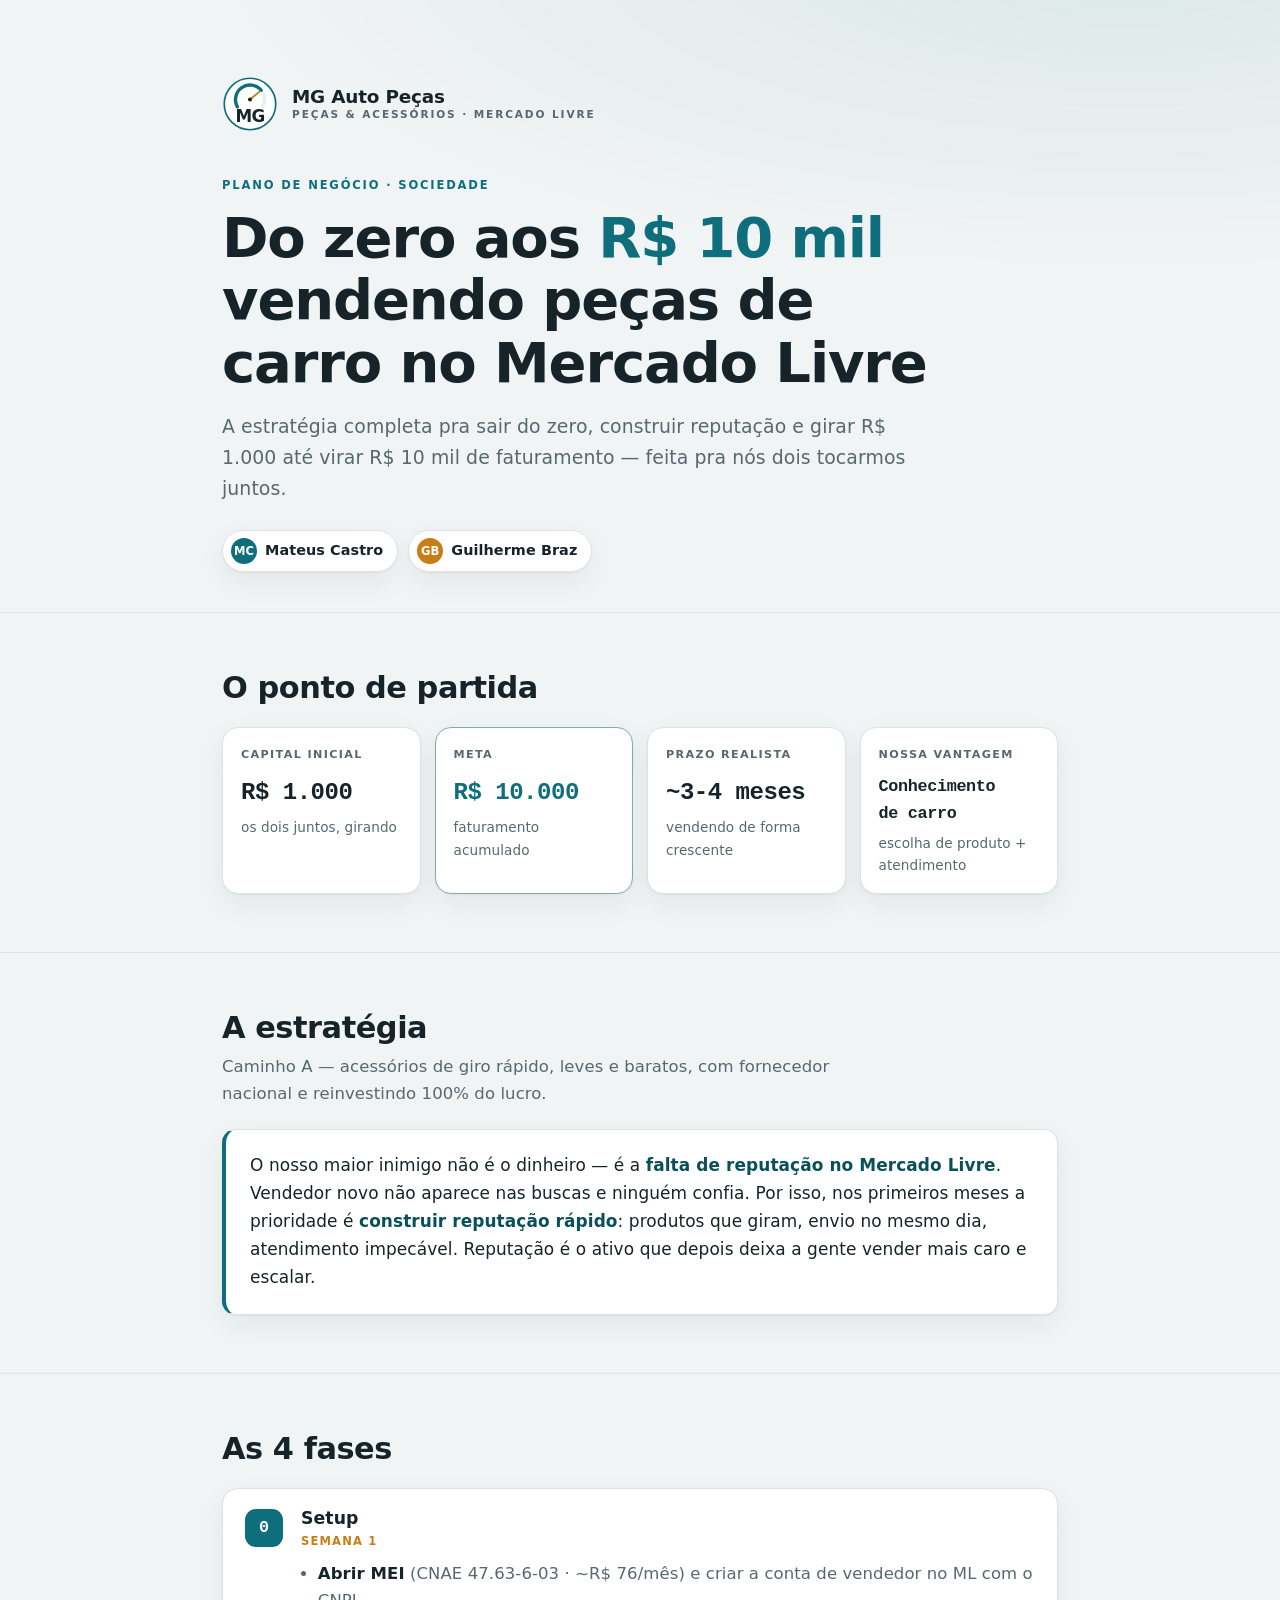
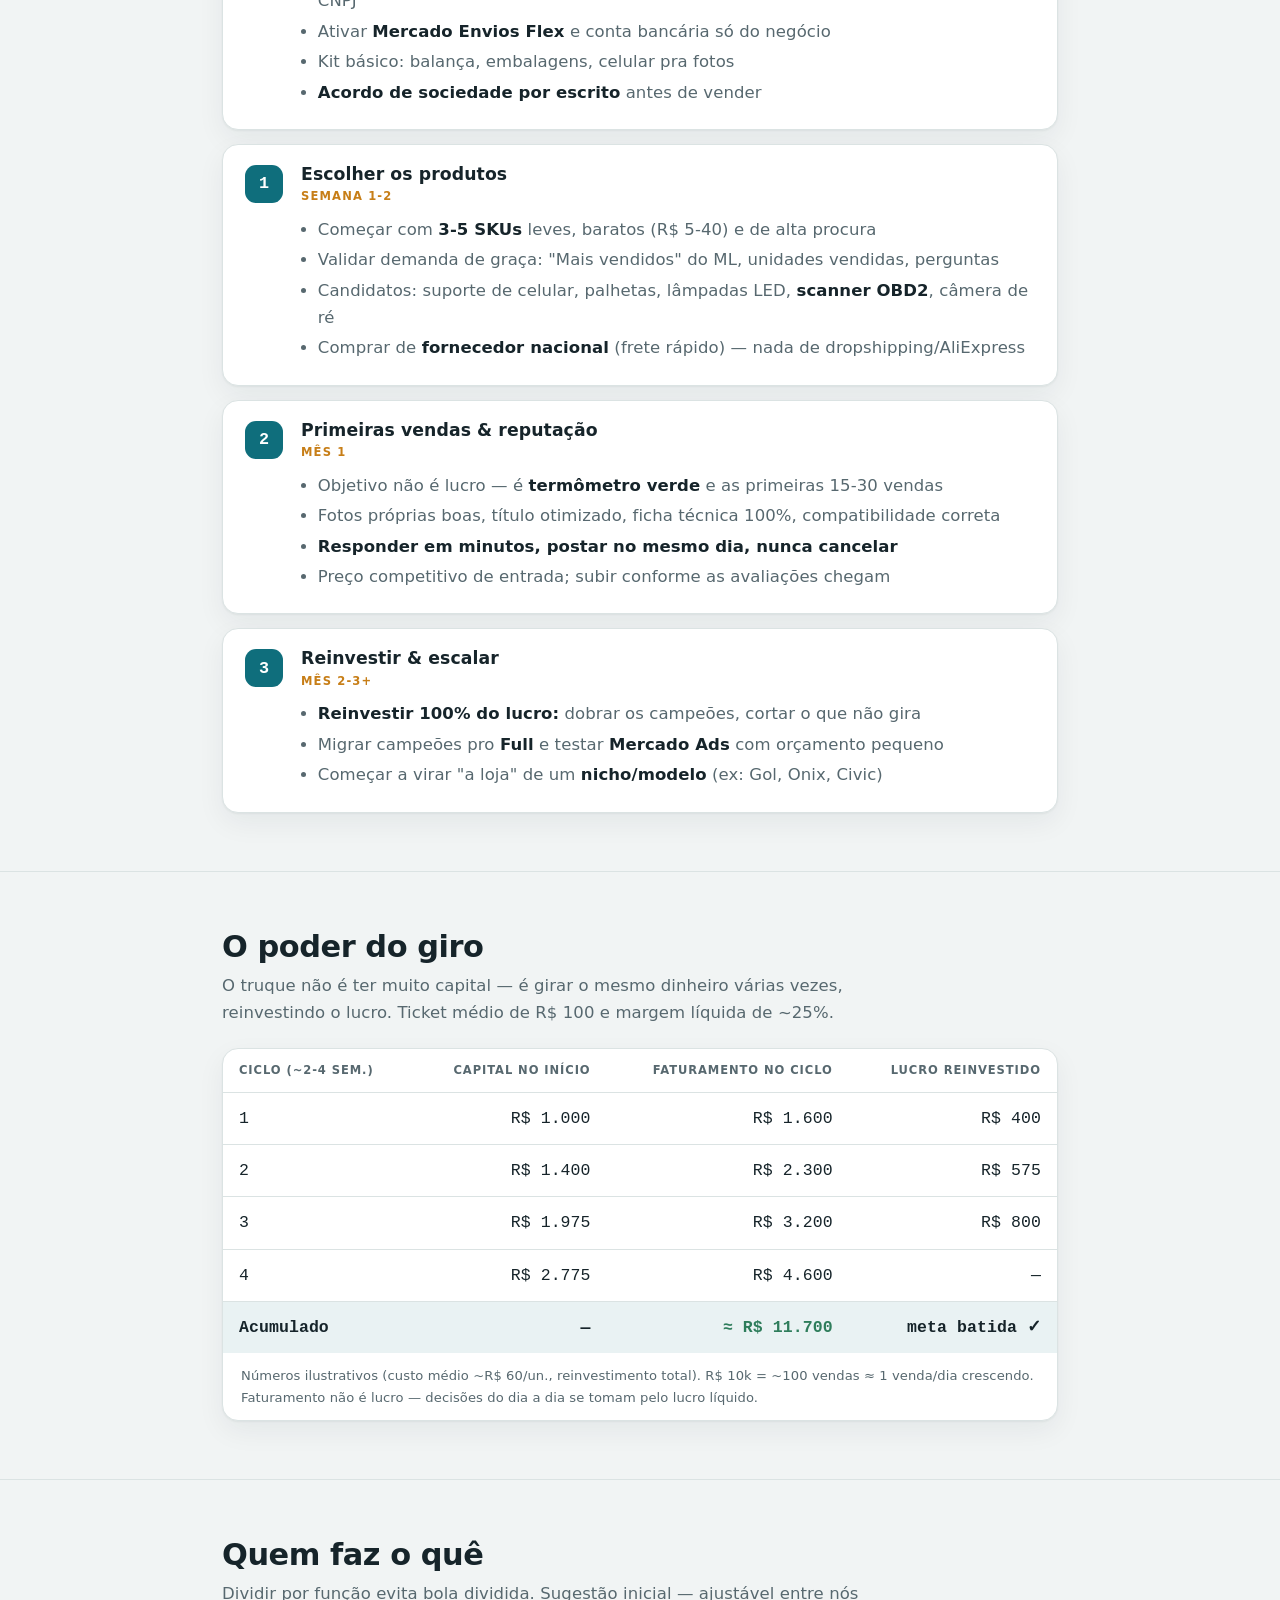
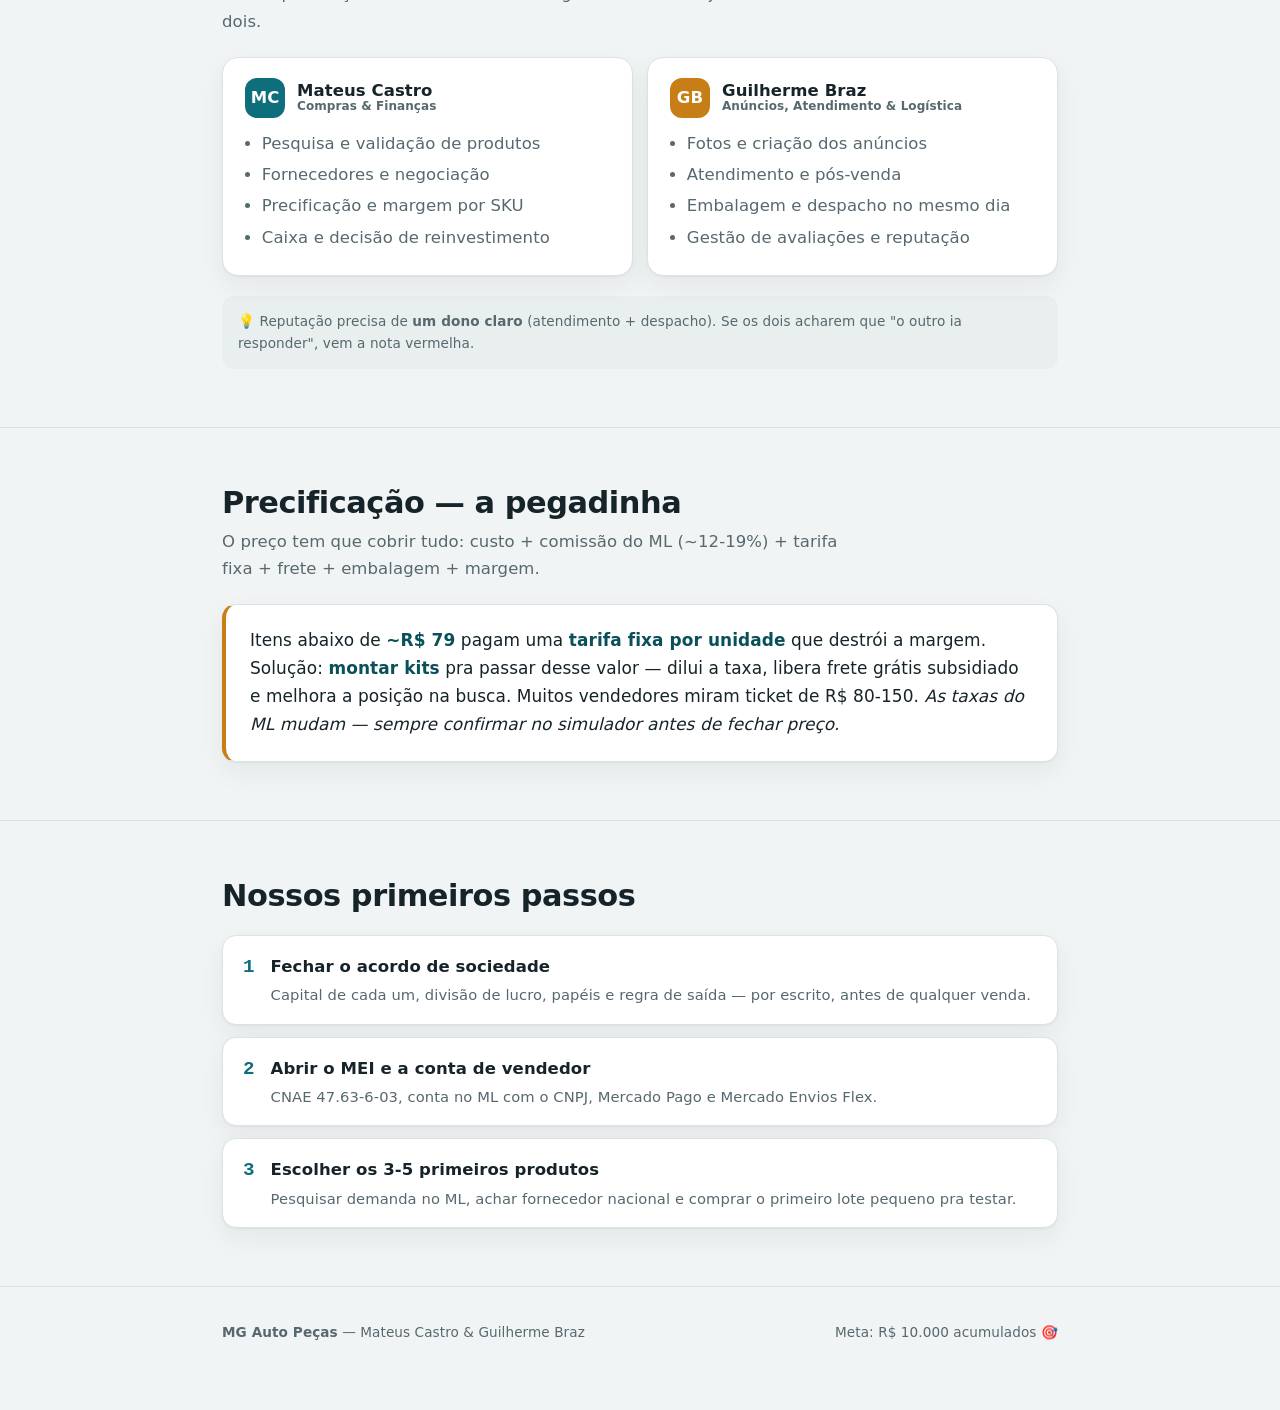
==== index.html @ 033f5cb5 "chore: index.html para GitHub Pages (espelha o plano) Co-Authored-By: Claude <noreply@anthropic.com>" ====
<!doctype html>
<html lang="pt-BR">
<head>
<meta charset="utf-8">
<meta name="viewport" content="width=device-width, initial-scale=1">
<title>MG Auto Peças — Plano 0 a 10k</title>
<style>
:root{
  --ground:#F1F4F4; --surface:#FFFFFF; --surface-2:#E9EEEE;
  --ink:#16242A; --muted:#57686F; --line:#DBE3E3;
  --accent:#0F6E7C; --accent-strong:#0A505A; --amber:#C77E17; --good:#2E7D5B;
  --shadow:0 1px 2px rgba(20,40,45,.05), 0 10px 28px rgba(20,40,45,.06);
  --radius:16px; --maxw:880px;
  --font-sans:system-ui,-apple-system,"Segoe UI",Roboto,"Helvetica Neue",Arial,sans-serif;
  --font-mono:ui-monospace,"SF Mono","SFMono-Regular",Menlo,Consolas,monospace;
  color-scheme:light dark;
}
@media (prefers-color-scheme:dark){
  :root{
    --ground:#0E1619; --surface:#152329; --surface-2:#1C2E35;
    --ink:#E9F1F1; --muted:#93A6AD; --line:#26383F;
    --accent:#3FB0BF; --accent-strong:#5AC4D2; --amber:#E7A93E; --good:#4FB98A;
    --shadow:0 1px 2px rgba(0,0,0,.3), 0 12px 34px rgba(0,0,0,.4);
  }
}
:root[data-theme="light"]{
  --ground:#F1F4F4; --surface:#FFFFFF; --surface-2:#E9EEEE;
  --ink:#16242A; --muted:#57686F; --line:#DBE3E3;
  --accent:#0F6E7C; --accent-strong:#0A505A; --amber:#C77E17; --good:#2E7D5B;
  --shadow:0 1px 2px rgba(20,40,45,.05), 0 10px 28px rgba(20,40,45,.06);
}
:root[data-theme="dark"]{
  --ground:#0E1619; --surface:#152329; --surface-2:#1C2E35;
  --ink:#E9F1F1; --muted:#93A6AD; --line:#26383F;
  --accent:#3FB0BF; --accent-strong:#5AC4D2; --amber:#E7A93E; --good:#4FB98A;
  --shadow:0 1px 2px rgba(0,0,0,.3), 0 12px 34px rgba(0,0,0,.4);
}
*{box-sizing:border-box}
html{-webkit-text-size-adjust:100%}
body{
  margin:0; background:var(--ground); color:var(--ink);
  font-family:var(--font-sans); line-height:1.65;
  font-size:clamp(15px,1.4vw,16.5px); letter-spacing:.005em;
}
.wrap{max-width:var(--maxw); margin:0 auto; padding:0 22px}
.eyebrow{
  font-size:.72rem; font-weight:700; letter-spacing:.16em; text-transform:uppercase;
  color:var(--accent);
}
h1,h2,h3{text-wrap:balance; line-height:1.12; margin:0}
a{color:var(--accent-strong)}
.mono{font-family:var(--font-mono); font-variant-numeric:tabular-nums}

/* ---- hero ---- */
header.hero{
  padding:clamp(40px,7vw,76px) 0 clamp(28px,4vw,40px);
  border-bottom:1px solid var(--line);
  background:
    radial-gradient(120% 90% at 88% -10%, color-mix(in srgb,var(--accent) 10%, transparent), transparent 60%),
    var(--ground);
}
.brand{display:flex; align-items:center; gap:14px; margin-bottom:clamp(26px,5vw,44px)}
.emblem{width:56px; height:56px; flex:0 0 auto}
.brand .name{font-weight:800; font-size:1.15rem; letter-spacing:-.01em; line-height:1.1}
.brand .name small{display:block; font-weight:600; font-size:.66rem; letter-spacing:.18em;
  color:var(--muted); text-transform:uppercase; margin-top:2px}
h1{font-size:clamp(2.1rem,6.5vw,3.5rem); font-weight:820; letter-spacing:-.02em; margin:.5rem 0 0}
h1 .hl{color:var(--accent)}
.lede{color:var(--muted); font-size:clamp(1rem,2.2vw,1.18rem); max-width:60ch; margin:1rem 0 0}
.founders{display:flex; flex-wrap:wrap; gap:10px; margin-top:26px}
.chip{
  display:inline-flex; align-items:center; gap:8px; background:var(--surface);
  border:1px solid var(--line); border-radius:999px; padding:7px 14px 7px 8px;
  font-size:.9rem; font-weight:600; box-shadow:var(--shadow)
}
.chip .av{width:26px;height:26px;border-radius:50%;display:grid;place-items:center;
  font-size:.72rem;font-weight:800;color:#fff;background:var(--accent)}
.chip .av.b{background:var(--amber)}

/* ---- sections ---- */
section{padding:clamp(34px,5.5vw,58px) 0; border-bottom:1px solid var(--line)}
.sec-head{margin-bottom:22px}
.sec-head h2{font-size:clamp(1.35rem,3.4vw,1.9rem); font-weight:800; letter-spacing:-.015em}
.sec-head p{color:var(--muted); margin:.5rem 0 0; max-width:62ch}

/* ---- snapshot stats ---- */
.stats{display:grid; grid-template-columns:repeat(auto-fit,minmax(155px,1fr)); gap:14px}
.stat{background:var(--surface); border:1px solid var(--line); border-radius:var(--radius);
  padding:18px 18px 16px; box-shadow:var(--shadow)}
.stat .k{font-size:.7rem; font-weight:700; letter-spacing:.12em; text-transform:uppercase; color:var(--muted)}
.stat .v{font-family:var(--font-mono); font-size:1.5rem; font-weight:700; margin-top:8px; letter-spacing:-.02em}
.stat .d{font-size:.85rem; color:var(--muted); margin-top:4px}
.stat.accent{border-color:color-mix(in srgb,var(--accent) 45%,var(--line))}
.stat.accent .v{color:var(--accent)}

/* ---- callout ---- */
.callout{background:var(--surface); border:1px solid var(--line);
  border-left:4px solid var(--accent); border-radius:14px; padding:22px 24px; box-shadow:var(--shadow)}
.callout p{margin:0; font-size:1.06rem}
.callout strong{color:var(--accent-strong)}

/* ---- phases ---- */
.phases{display:grid; gap:14px}
.phase{display:grid; grid-template-columns:auto 1fr; gap:18px; align-items:start;
  background:var(--surface); border:1px solid var(--line); border-radius:var(--radius);
  padding:20px 22px; box-shadow:var(--shadow)}
.phase .num{font-family:var(--font-mono); font-size:1.05rem; font-weight:700; color:#fff;
  background:var(--accent); width:38px; height:38px; border-radius:11px; display:grid; place-items:center}
.phase h3{font-size:1.08rem; font-weight:800}
.phase .when{font-size:.72rem; font-weight:700; letter-spacing:.1em; text-transform:uppercase;
  color:var(--amber); margin-top:3px}
.phase ul{margin:.6rem 0 0; padding-left:1.05rem; color:var(--muted)}
.phase li{margin:.2rem 0}
.phase li b{color:var(--ink); font-weight:650}

/* ---- roles ---- */
.roles{display:grid; grid-template-columns:1fr 1fr; gap:14px}
.role{background:var(--surface); border:1px solid var(--line); border-radius:var(--radius);
  padding:20px 22px; box-shadow:var(--shadow)}
.role .top{display:flex; align-items:center; gap:12px; margin-bottom:12px}
.role .av{width:40px;height:40px;border-radius:12px;display:grid;place-items:center;
  font-weight:800;color:#fff;background:var(--accent)}
.role .av.b{background:var(--amber)}
.role .who{font-weight:800; line-height:1.15}
.role .who small{display:block;font-weight:600;font-size:.75rem;color:var(--muted)}
.role ul{margin:0;padding-left:1.05rem;color:var(--muted)}
.role li{margin:.25rem 0}

/* ---- table ---- */
.tablecard{background:var(--surface); border:1px solid var(--line); border-radius:var(--radius);
  box-shadow:var(--shadow); overflow-x:auto}
table{border-collapse:collapse; width:100%; min-width:520px}
caption{caption-side:bottom; text-align:left; color:var(--muted); font-size:.82rem; padding:12px 18px}
th,td{padding:12px 16px; text-align:right; border-bottom:1px solid var(--line); font-variant-numeric:tabular-nums}
th:first-child,td:first-child{text-align:left}
thead th{font-size:.72rem; letter-spacing:.08em; text-transform:uppercase; color:var(--muted); font-weight:700}
tbody td{font-family:var(--font-mono)}
tbody tr:last-child td{border-bottom:none; font-weight:700}
tbody tr:last-child{background:color-mix(in srgb,var(--accent) 9%, transparent)}
.total{color:var(--good)}

/* ---- steps ---- */
.steps{display:grid; gap:12px; counter-reset:s}
.step{counter-increment:s; display:grid; grid-template-columns:auto 1fr; gap:16px; align-items:baseline;
  background:var(--surface); border:1px solid var(--line); border-radius:14px; padding:16px 20px; box-shadow:var(--shadow)}
.step::before{content:counter(s); font-family:var(--font-mono); font-weight:700; color:var(--accent);
  font-size:1.2rem}
.step b{font-weight:700}
.step p{margin:.2rem 0 0; color:var(--muted); font-size:.92rem}

.note{font-size:.85rem; color:var(--muted); margin-top:20px; padding:14px 16px;
  background:var(--surface-2); border-radius:12px}

footer{padding:34px 0 60px; color:var(--muted); font-size:.85rem}
footer .fr{display:flex; flex-wrap:wrap; gap:6px 16px; align-items:center; justify-content:space-between}

@media (max-width:560px){
  .roles{grid-template-columns:1fr}
  .phase{grid-template-columns:1fr}
  .phase .num{margin-bottom:-6px}
}

/* motion */
.emblem .prog{stroke-dasharray:78; stroke-dashoffset:78; animation:draw 1.3s .25s cubic-bezier(.2,.7,.2,1) forwards}
.reveal{opacity:0; transform:translateY(12px); animation:rise .7s ease forwards}
.reveal.d1{animation-delay:.05s}.reveal.d2{animation-delay:.12s}.reveal.d3{animation-delay:.19s}
@keyframes draw{to{stroke-dashoffset:0}}
@keyframes rise{to{opacity:1; transform:none}}
@media (prefers-reduced-motion:reduce){
  .emblem .prog{animation:none; stroke-dashoffset:0}
  .reveal{animation:none; opacity:1; transform:none}
}
</style>
</head>
<body>
<header class="hero">
  <div class="wrap">
    <div class="brand reveal">
      <svg class="emblem" viewBox="0 0 100 100" aria-label="Logo MG Auto Peças">
        <circle cx="50" cy="50" r="46" fill="var(--surface)" stroke="var(--accent)" stroke-width="3"/>
        <path d="M27.5 55 A26 26 0 1 1 72.5 55" fill="none" stroke="var(--surface-2)" stroke-width="6" stroke-linecap="round"/>
        <path class="prog" d="M27.5 55 A26 26 0 0 1 69.9 25.3" fill="none" stroke="var(--accent)" stroke-width="6" stroke-linecap="round"/>
        <line x1="50" y1="42" x2="66.9" y2="27.9" stroke="var(--amber)" stroke-width="3.4" stroke-linecap="round"/>
        <circle cx="50" cy="42" r="3.6" fill="var(--ink)"/>
        <text x="50" y="82" text-anchor="middle" font-family="var(--font-sans)" font-size="30" font-weight="800" letter-spacing="-1.5" fill="var(--ink)">MG</text>
      </svg>
      <div class="name">MG Auto Peças<small>Peças &amp; Acessórios · Mercado Livre</small></div>
    </div>
    <p class="eyebrow reveal d1">Plano de negócio · Sociedade</p>
    <h1 class="reveal d1">Do zero aos <span class="hl">R$&nbsp;10&nbsp;mil</span> vendendo peças de carro no Mercado Livre</h1>
    <p class="lede reveal d2">A estratégia completa pra sair do zero, construir reputação e girar R$ 1.000 até virar R$ 10 mil de faturamento — feita pra nós dois tocarmos juntos.</p>
    <div class="founders reveal d3">
      <span class="chip"><span class="av">MC</span> Mateus Castro</span>
      <span class="chip"><span class="av b">GB</span> Guilherme Braz</span>
    </div>
  </div>
</header>

<section>
  <div class="wrap">
    <div class="sec-head"><h2>O ponto de partida</h2></div>
    <div class="stats">
      <div class="stat"><div class="k">Capital inicial</div><div class="v">R$ 1.000</div><div class="d">os dois juntos, girando</div></div>
      <div class="stat accent"><div class="k">Meta</div><div class="v">R$ 10.000</div><div class="d">faturamento acumulado</div></div>
      <div class="stat"><div class="k">Prazo realista</div><div class="v">~3-4 meses</div><div class="d">vendendo de forma crescente</div></div>
      <div class="stat"><div class="k">Nossa vantagem</div><div class="v" style="font-size:1.05rem">Conhecimento<br>de carro</div><div class="d">escolha de produto + atendimento</div></div>
    </div>
  </div>
</section>

<section>
  <div class="wrap">
    <div class="sec-head">
      <h2>A estratégia</h2>
      <p>Caminho A — acessórios de giro rápido, leves e baratos, com fornecedor nacional e reinvestindo 100% do lucro.</p>
    </div>
    <div class="callout">
      <p>O nosso maior inimigo não é o dinheiro — é a <strong>falta de reputação no Mercado Livre</strong>. Vendedor novo não aparece nas buscas e ninguém confia. Por isso, nos primeiros meses a prioridade é <strong>construir reputação rápido</strong>: produtos que giram, envio no mesmo dia, atendimento impecável. Reputação é o ativo que depois deixa a gente vender mais caro e escalar.</p>
    </div>
  </div>
</section>

<section>
  <div class="wrap">
    <div class="sec-head"><h2>As 4 fases</h2></div>
    <div class="phases">
      <div class="phase">
        <div class="num">0</div>
        <div>
          <h3>Setup</h3><div class="when">Semana 1</div>
          <ul>
            <li><b>Abrir MEI</b> (CNAE 47.63-6-03 · ~R$ 76/mês) e criar a conta de vendedor no ML com o CNPJ</li>
            <li>Ativar <b>Mercado Envios Flex</b> e conta bancária só do negócio</li>
            <li>Kit básico: balança, embalagens, celular pra fotos</li>
            <li><b>Acordo de sociedade por escrito</b> antes de vender</li>
          </ul>
        </div>
      </div>
      <div class="phase">
        <div class="num">1</div>
        <div>
          <h3>Escolher os produtos</h3><div class="when">Semana 1-2</div>
          <ul>
            <li>Começar com <b>3-5 SKUs</b> leves, baratos (R$ 5-40) e de alta procura</li>
            <li>Validar demanda de graça: "Mais vendidos" do ML, unidades vendidas, perguntas</li>
            <li>Candidatos: suporte de celular, palhetas, lâmpadas LED, <b>scanner OBD2</b>, câmera de ré</li>
            <li>Comprar de <b>fornecedor nacional</b> (frete rápido) — nada de dropshipping/AliExpress</li>
          </ul>
        </div>
      </div>
      <div class="phase">
        <div class="num">2</div>
        <div>
          <h3>Primeiras vendas &amp; reputação</h3><div class="when">Mês 1</div>
          <ul>
            <li>Objetivo não é lucro — é <b>termômetro verde</b> e as primeiras 15-30 vendas</li>
            <li>Fotos próprias boas, título otimizado, ficha técnica 100%, compatibilidade correta</li>
            <li><b>Responder em minutos, postar no mesmo dia, nunca cancelar</b></li>
            <li>Preço competitivo de entrada; subir conforme as avaliações chegam</li>
          </ul>
        </div>
      </div>
      <div class="phase">
        <div class="num">3</div>
        <div>
          <h3>Reinvestir &amp; escalar</h3><div class="when">Mês 2-3+</div>
          <ul>
            <li><b>Reinvestir 100% do lucro:</b> dobrar os campeões, cortar o que não gira</li>
            <li>Migrar campeões pro <b>Full</b> e testar <b>Mercado Ads</b> com orçamento pequeno</li>
            <li>Começar a virar "a loja" de um <b>nicho/modelo</b> (ex: Gol, Onix, Civic)</li>
          </ul>
        </div>
      </div>
    </div>
  </div>
</section>

<section>
  <div class="wrap">
    <div class="sec-head">
      <h2>O poder do giro</h2>
      <p>O truque não é ter muito capital — é girar o mesmo dinheiro várias vezes, reinvestindo o lucro. Ticket médio de R$ 100 e margem líquida de ~25%.</p>
    </div>
    <div class="tablecard">
      <table>
        <thead>
          <tr><th>Ciclo (~2-4 sem.)</th><th>Capital no início</th><th>Faturamento no ciclo</th><th>Lucro reinvestido</th></tr>
        </thead>
        <tbody>
          <tr><td>1</td><td>R$ 1.000</td><td>R$ 1.600</td><td>R$ 400</td></tr>
          <tr><td>2</td><td>R$ 1.400</td><td>R$ 2.300</td><td>R$ 575</td></tr>
          <tr><td>3</td><td>R$ 1.975</td><td>R$ 3.200</td><td>R$ 800</td></tr>
          <tr><td>4</td><td>R$ 2.775</td><td>R$ 4.600</td><td>—</td></tr>
          <tr><td>Acumulado</td><td>—</td><td class="total">≈ R$ 11.700</td><td>meta batida ✓</td></tr>
        </tbody>
        <caption>Números ilustrativos (custo médio ~R$ 60/un., reinvestimento total). R$ 10k = ~100 vendas ≈ 1 venda/dia crescendo. Faturamento não é lucro — decisões do dia a dia se tomam pelo lucro líquido.</caption>
      </table>
    </div>
  </div>
</section>

<section>
  <div class="wrap">
    <div class="sec-head">
      <h2>Quem faz o quê</h2>
      <p>Dividir por função evita bola dividida. Sugestão inicial — ajustável entre nós dois.</p>
    </div>
    <div class="roles">
      <div class="role">
        <div class="top"><span class="av">MC</span><span class="who">Mateus Castro<small>Compras &amp; Finanças</small></span></div>
        <ul>
          <li>Pesquisa e validação de produtos</li>
          <li>Fornecedores e negociação</li>
          <li>Precificação e margem por SKU</li>
          <li>Caixa e decisão de reinvestimento</li>
        </ul>
      </div>
      <div class="role">
        <div class="top"><span class="av b">GB</span><span class="who">Guilherme Braz<small>Anúncios, Atendimento &amp; Logística</small></span></div>
        <ul>
          <li>Fotos e criação dos anúncios</li>
          <li>Atendimento e pós-venda</li>
          <li>Embalagem e despacho no mesmo dia</li>
          <li>Gestão de avaliações e reputação</li>
        </ul>
      </div>
    </div>
    <div class="note">💡 Reputação precisa de <b>um dono claro</b> (atendimento + despacho). Se os dois acharem que "o outro ia responder", vem a nota vermelha.</div>
  </div>
</section>

<section>
  <div class="wrap">
    <div class="sec-head">
      <h2>Precificação — a pegadinha</h2>
      <p>O preço tem que cobrir tudo: custo + comissão do ML (~12-19%) + tarifa fixa + frete + embalagem + margem.</p>
    </div>
    <div class="callout" style="border-left-color:var(--amber)">
      <p>Itens abaixo de <strong>~R$ 79</strong> pagam uma <strong>tarifa fixa por unidade</strong> que destrói a margem. Solução: <strong>montar kits</strong> pra passar desse valor — dilui a taxa, libera frete grátis subsidiado e melhora a posição na busca. Muitos vendedores miram ticket de R$ 80-150. <em>As taxas do ML mudam — sempre confirmar no simulador antes de fechar preço.</em></p>
    </div>
  </div>
</section>

<section>
  <div class="wrap">
    <div class="sec-head"><h2>Nossos primeiros passos</h2></div>
    <div class="steps">
      <div class="step"><div><b>Fechar o acordo de sociedade</b><p>Capital de cada um, divisão de lucro, papéis e regra de saída — por escrito, antes de qualquer venda.</p></div></div>
      <div class="step"><div><b>Abrir o MEI e a conta de vendedor</b><p>CNAE 47.63-6-03, conta no ML com o CNPJ, Mercado Pago e Mercado Envios Flex.</p></div></div>
      <div class="step"><div><b>Escolher os 3-5 primeiros produtos</b><p>Pesquisar demanda no ML, achar fornecedor nacional e comprar o primeiro lote pequeno pra testar.</p></div></div>
    </div>
  </div>
</section>

<footer>
  <div class="wrap fr">
    <span><strong>MG Auto Peças</strong> — Mateus Castro &amp; Guilherme Braz</span>
    <span>Meta: R$ 10.000 acumulados 🎯</span>
  </div>
</footer>
</body>
</html>
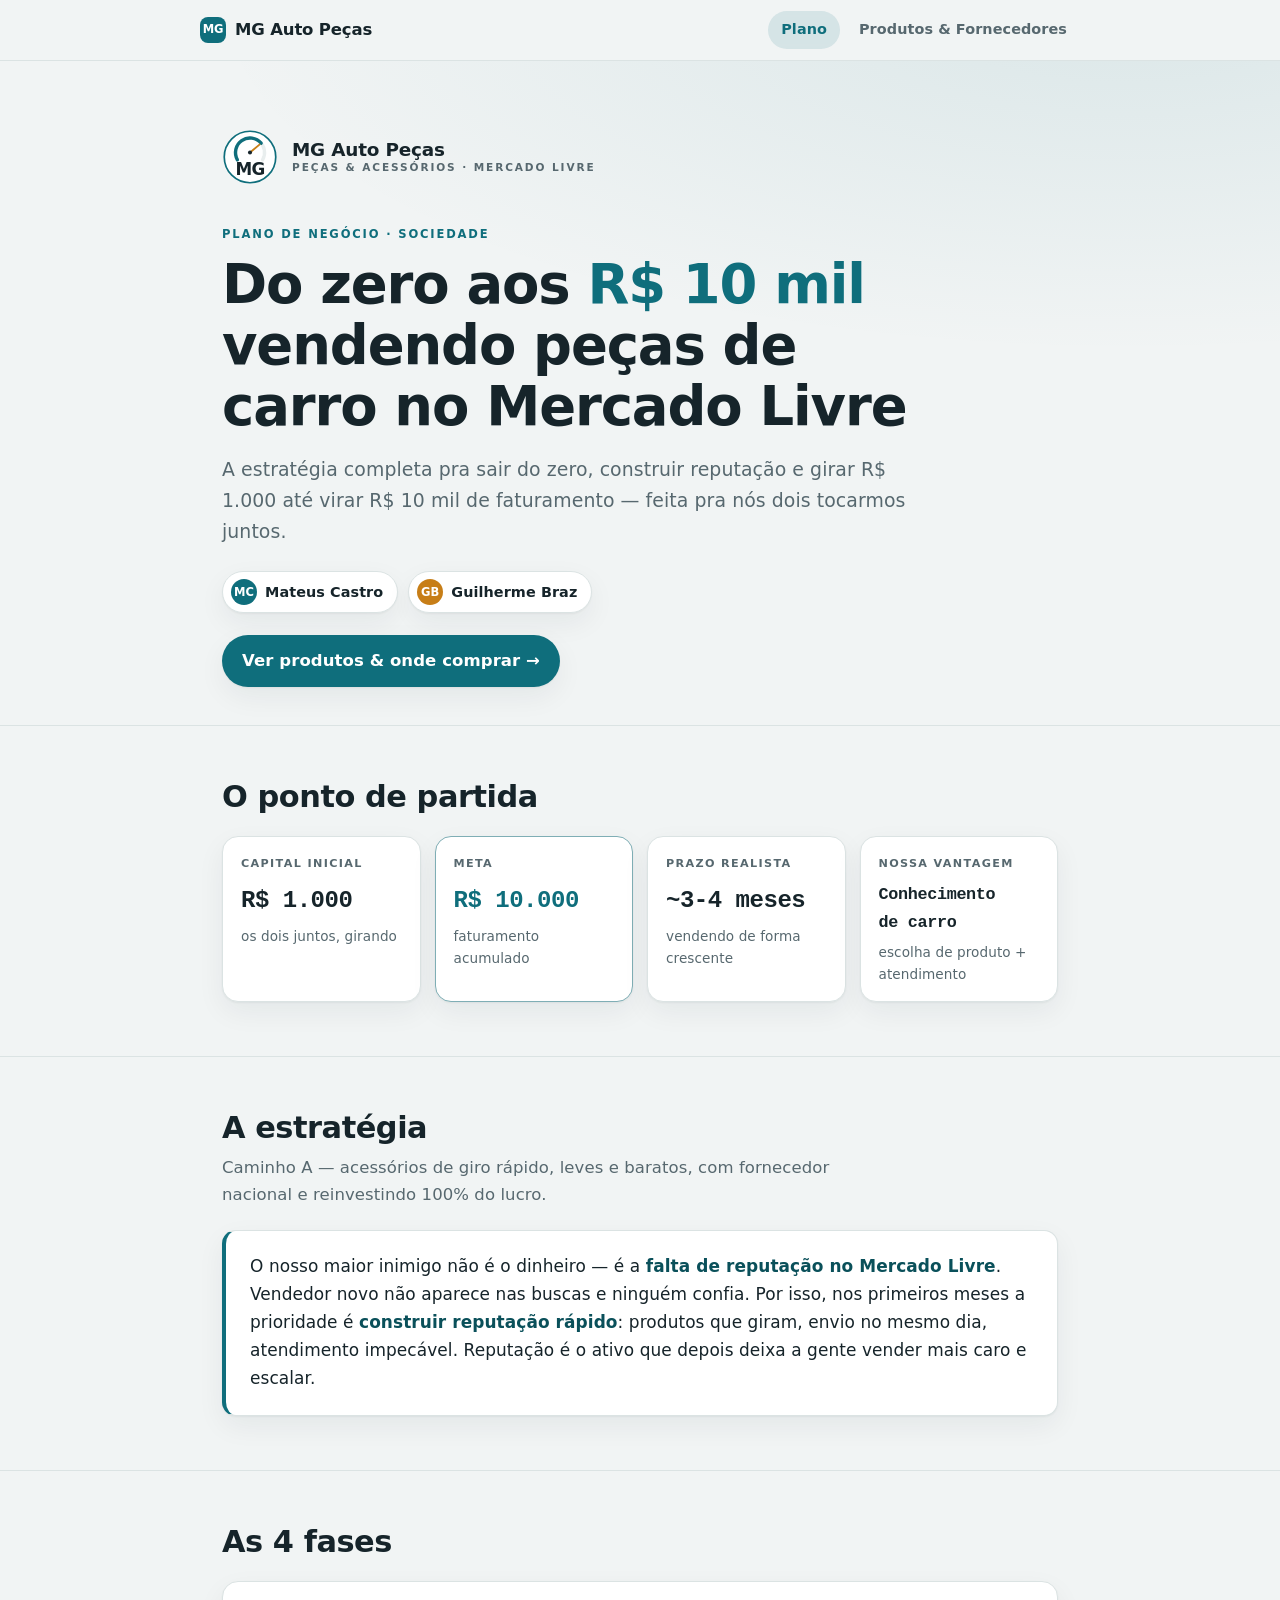
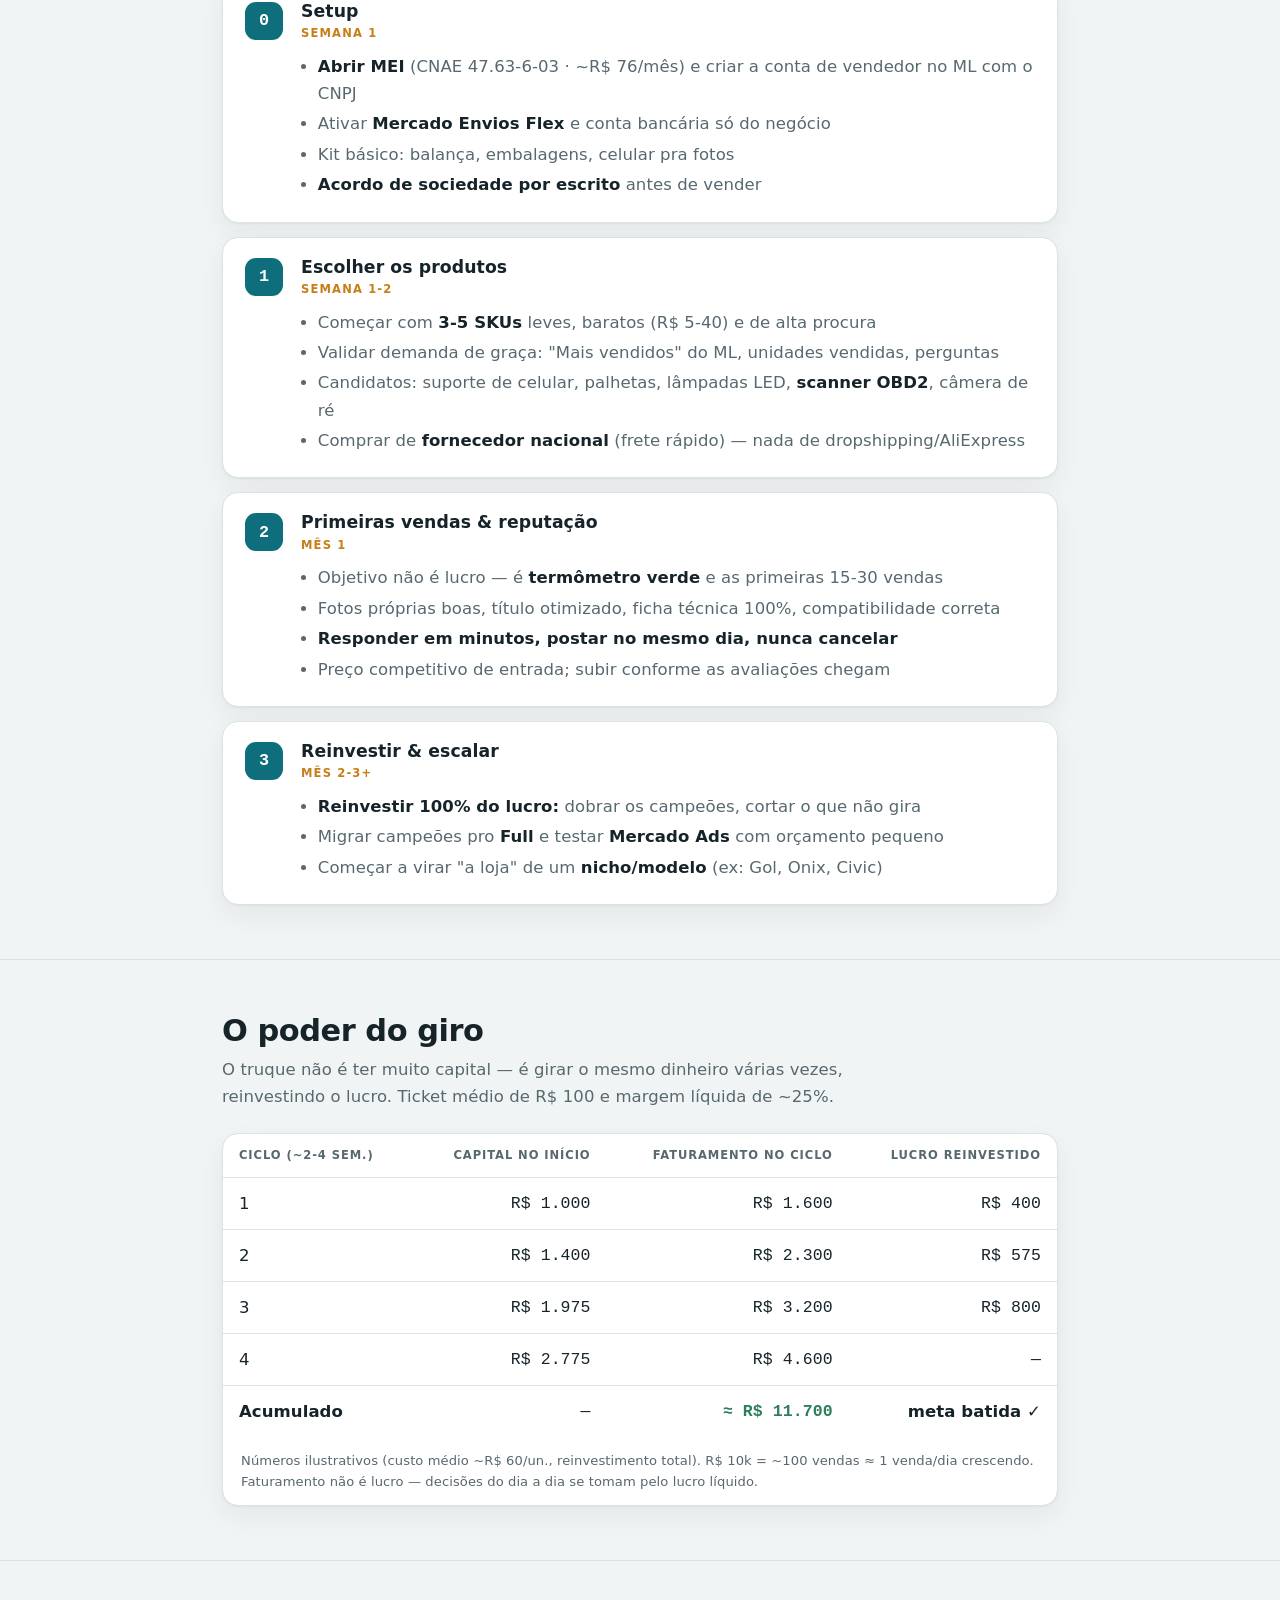
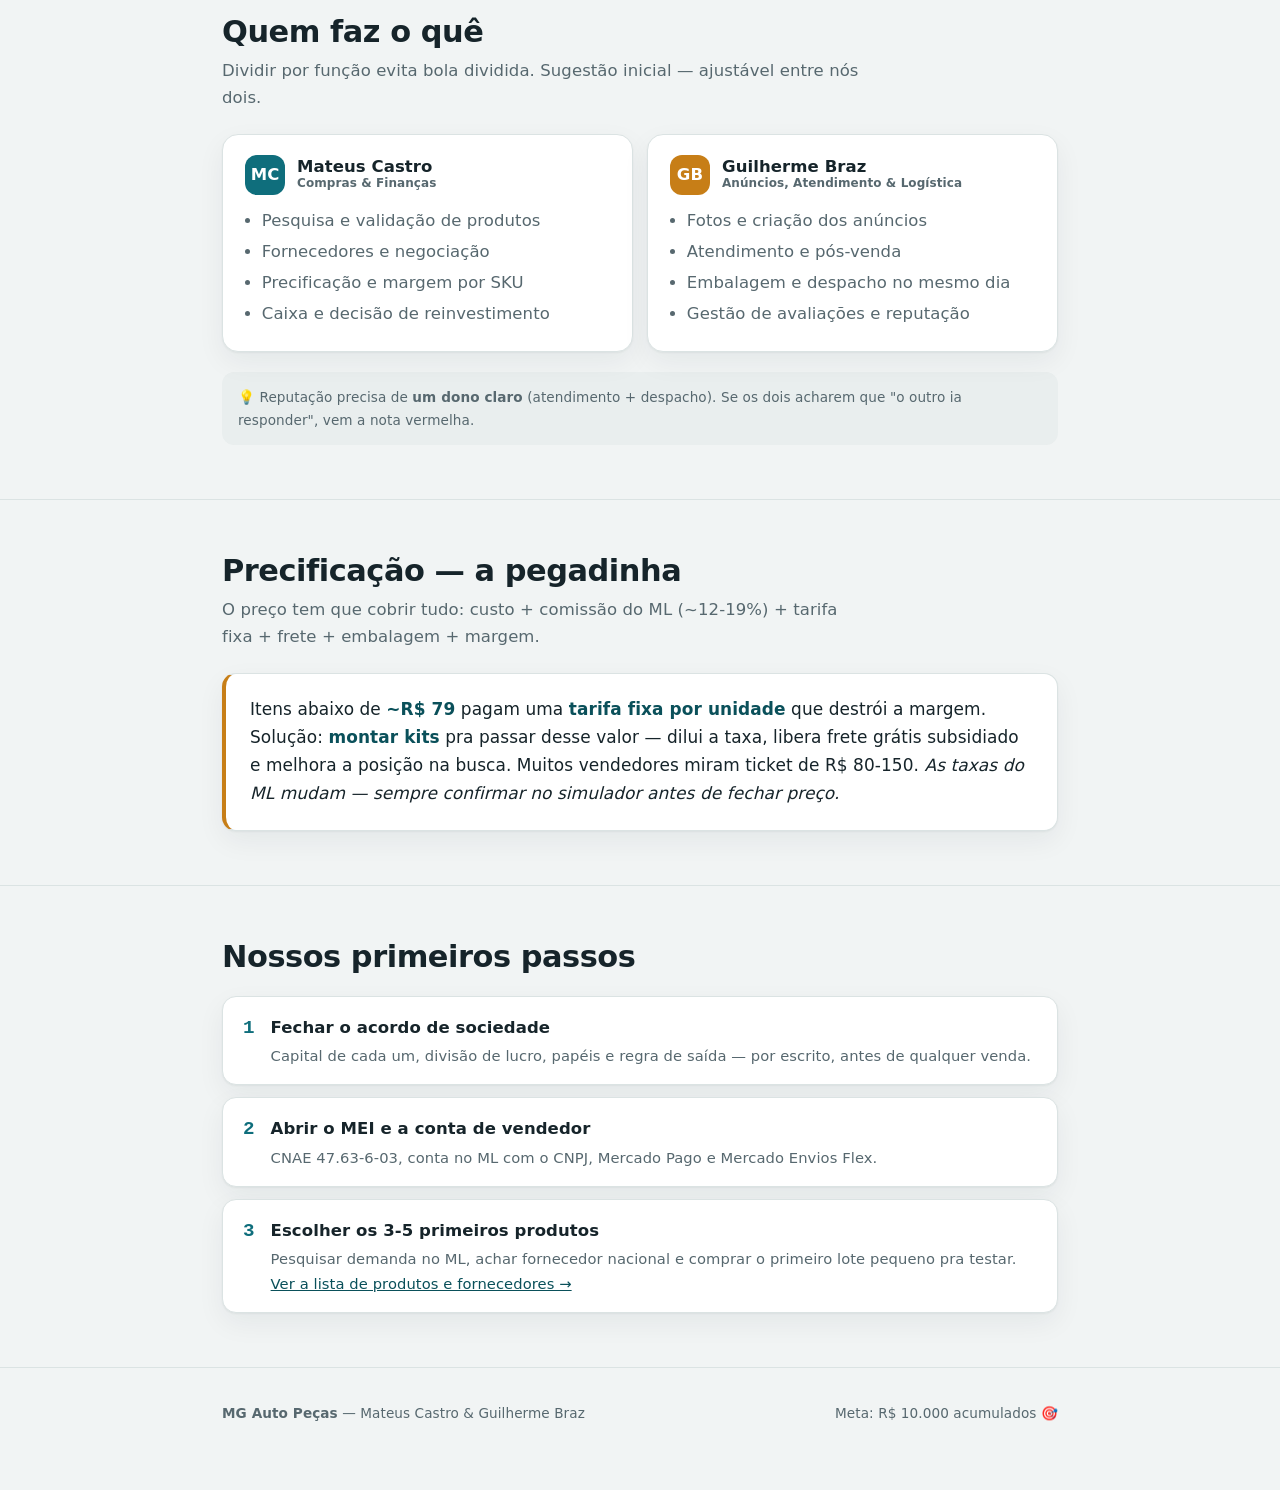
==== commit c59bb653: "feat: página Produtos & Fornecedores + CSS compartilhado e navegação Nova página produtos.html (o qu" ====
--- a/index.html
+++ b/index.html
@@ -4,175 +4,19 @@
 <meta charset="utf-8">
 <meta name="viewport" content="width=device-width, initial-scale=1">
 <title>MG Auto Peças — Plano 0 a 10k</title>
-<style>
-:root{
-  --ground:#F1F4F4; --surface:#FFFFFF; --surface-2:#E9EEEE;
-  --ink:#16242A; --muted:#57686F; --line:#DBE3E3;
-  --accent:#0F6E7C; --accent-strong:#0A505A; --amber:#C77E17; --good:#2E7D5B;
-  --shadow:0 1px 2px rgba(20,40,45,.05), 0 10px 28px rgba(20,40,45,.06);
-  --radius:16px; --maxw:880px;
-  --font-sans:system-ui,-apple-system,"Segoe UI",Roboto,"Helvetica Neue",Arial,sans-serif;
-  --font-mono:ui-monospace,"SF Mono","SFMono-Regular",Menlo,Consolas,monospace;
-  color-scheme:light dark;
-}
-@media (prefers-color-scheme:dark){
-  :root{
-    --ground:#0E1619; --surface:#152329; --surface-2:#1C2E35;
-    --ink:#E9F1F1; --muted:#93A6AD; --line:#26383F;
-    --accent:#3FB0BF; --accent-strong:#5AC4D2; --amber:#E7A93E; --good:#4FB98A;
-    --shadow:0 1px 2px rgba(0,0,0,.3), 0 12px 34px rgba(0,0,0,.4);
-  }
-}
-:root[data-theme="light"]{
-  --ground:#F1F4F4; --surface:#FFFFFF; --surface-2:#E9EEEE;
-  --ink:#16242A; --muted:#57686F; --line:#DBE3E3;
-  --accent:#0F6E7C; --accent-strong:#0A505A; --amber:#C77E17; --good:#2E7D5B;
-  --shadow:0 1px 2px rgba(20,40,45,.05), 0 10px 28px rgba(20,40,45,.06);
-}
-:root[data-theme="dark"]{
-  --ground:#0E1619; --surface:#152329; --surface-2:#1C2E35;
-  --ink:#E9F1F1; --muted:#93A6AD; --line:#26383F;
-  --accent:#3FB0BF; --accent-strong:#5AC4D2; --amber:#E7A93E; --good:#4FB98A;
-  --shadow:0 1px 2px rgba(0,0,0,.3), 0 12px 34px rgba(0,0,0,.4);
-}
-*{box-sizing:border-box}
-html{-webkit-text-size-adjust:100%}
-body{
-  margin:0; background:var(--ground); color:var(--ink);
-  font-family:var(--font-sans); line-height:1.65;
-  font-size:clamp(15px,1.4vw,16.5px); letter-spacing:.005em;
-}
-.wrap{max-width:var(--maxw); margin:0 auto; padding:0 22px}
-.eyebrow{
-  font-size:.72rem; font-weight:700; letter-spacing:.16em; text-transform:uppercase;
-  color:var(--accent);
-}
-h1,h2,h3{text-wrap:balance; line-height:1.12; margin:0}
-a{color:var(--accent-strong)}
-.mono{font-family:var(--font-mono); font-variant-numeric:tabular-nums}
-
-/* ---- hero ---- */
-header.hero{
-  padding:clamp(40px,7vw,76px) 0 clamp(28px,4vw,40px);
-  border-bottom:1px solid var(--line);
-  background:
-    radial-gradient(120% 90% at 88% -10%, color-mix(in srgb,var(--accent) 10%, transparent), transparent 60%),
-    var(--ground);
-}
-.brand{display:flex; align-items:center; gap:14px; margin-bottom:clamp(26px,5vw,44px)}
-.emblem{width:56px; height:56px; flex:0 0 auto}
-.brand .name{font-weight:800; font-size:1.15rem; letter-spacing:-.01em; line-height:1.1}
-.brand .name small{display:block; font-weight:600; font-size:.66rem; letter-spacing:.18em;
-  color:var(--muted); text-transform:uppercase; margin-top:2px}
-h1{font-size:clamp(2.1rem,6.5vw,3.5rem); font-weight:820; letter-spacing:-.02em; margin:.5rem 0 0}
-h1 .hl{color:var(--accent)}
-.lede{color:var(--muted); font-size:clamp(1rem,2.2vw,1.18rem); max-width:60ch; margin:1rem 0 0}
-.founders{display:flex; flex-wrap:wrap; gap:10px; margin-top:26px}
-.chip{
-  display:inline-flex; align-items:center; gap:8px; background:var(--surface);
-  border:1px solid var(--line); border-radius:999px; padding:7px 14px 7px 8px;
-  font-size:.9rem; font-weight:600; box-shadow:var(--shadow)
-}
-.chip .av{width:26px;height:26px;border-radius:50%;display:grid;place-items:center;
-  font-size:.72rem;font-weight:800;color:#fff;background:var(--accent)}
-.chip .av.b{background:var(--amber)}
-
-/* ---- sections ---- */
-section{padding:clamp(34px,5.5vw,58px) 0; border-bottom:1px solid var(--line)}
-.sec-head{margin-bottom:22px}
-.sec-head h2{font-size:clamp(1.35rem,3.4vw,1.9rem); font-weight:800; letter-spacing:-.015em}
-.sec-head p{color:var(--muted); margin:.5rem 0 0; max-width:62ch}
-
-/* ---- snapshot stats ---- */
-.stats{display:grid; grid-template-columns:repeat(auto-fit,minmax(155px,1fr)); gap:14px}
-.stat{background:var(--surface); border:1px solid var(--line); border-radius:var(--radius);
-  padding:18px 18px 16px; box-shadow:var(--shadow)}
-.stat .k{font-size:.7rem; font-weight:700; letter-spacing:.12em; text-transform:uppercase; color:var(--muted)}
-.stat .v{font-family:var(--font-mono); font-size:1.5rem; font-weight:700; margin-top:8px; letter-spacing:-.02em}
-.stat .d{font-size:.85rem; color:var(--muted); margin-top:4px}
-.stat.accent{border-color:color-mix(in srgb,var(--accent) 45%,var(--line))}
-.stat.accent .v{color:var(--accent)}
-
-/* ---- callout ---- */
-.callout{background:var(--surface); border:1px solid var(--line);
-  border-left:4px solid var(--accent); border-radius:14px; padding:22px 24px; box-shadow:var(--shadow)}
-.callout p{margin:0; font-size:1.06rem}
-.callout strong{color:var(--accent-strong)}
-
-/* ---- phases ---- */
-.phases{display:grid; gap:14px}
-.phase{display:grid; grid-template-columns:auto 1fr; gap:18px; align-items:start;
-  background:var(--surface); border:1px solid var(--line); border-radius:var(--radius);
-  padding:20px 22px; box-shadow:var(--shadow)}
-.phase .num{font-family:var(--font-mono); font-size:1.05rem; font-weight:700; color:#fff;
-  background:var(--accent); width:38px; height:38px; border-radius:11px; display:grid; place-items:center}
-.phase h3{font-size:1.08rem; font-weight:800}
-.phase .when{font-size:.72rem; font-weight:700; letter-spacing:.1em; text-transform:uppercase;
-  color:var(--amber); margin-top:3px}
-.phase ul{margin:.6rem 0 0; padding-left:1.05rem; color:var(--muted)}
-.phase li{margin:.2rem 0}
-.phase li b{color:var(--ink); font-weight:650}
-
-/* ---- roles ---- */
-.roles{display:grid; grid-template-columns:1fr 1fr; gap:14px}
-.role{background:var(--surface); border:1px solid var(--line); border-radius:var(--radius);
-  padding:20px 22px; box-shadow:var(--shadow)}
-.role .top{display:flex; align-items:center; gap:12px; margin-bottom:12px}
-.role .av{width:40px;height:40px;border-radius:12px;display:grid;place-items:center;
-  font-weight:800;color:#fff;background:var(--accent)}
-.role .av.b{background:var(--amber)}
-.role .who{font-weight:800; line-height:1.15}
-.role .who small{display:block;font-weight:600;font-size:.75rem;color:var(--muted)}
-.role ul{margin:0;padding-left:1.05rem;color:var(--muted)}
-.role li{margin:.25rem 0}
-
-/* ---- table ---- */
-.tablecard{background:var(--surface); border:1px solid var(--line); border-radius:var(--radius);
-  box-shadow:var(--shadow); overflow-x:auto}
-table{border-collapse:collapse; width:100%; min-width:520px}
-caption{caption-side:bottom; text-align:left; color:var(--muted); font-size:.82rem; padding:12px 18px}
-th,td{padding:12px 16px; text-align:right; border-bottom:1px solid var(--line); font-variant-numeric:tabular-nums}
-th:first-child,td:first-child{text-align:left}
-thead th{font-size:.72rem; letter-spacing:.08em; text-transform:uppercase; color:var(--muted); font-weight:700}
-tbody td{font-family:var(--font-mono)}
-tbody tr:last-child td{border-bottom:none; font-weight:700}
-tbody tr:last-child{background:color-mix(in srgb,var(--accent) 9%, transparent)}
-.total{color:var(--good)}
-
-/* ---- steps ---- */
-.steps{display:grid; gap:12px; counter-reset:s}
-.step{counter-increment:s; display:grid; grid-template-columns:auto 1fr; gap:16px; align-items:baseline;
-  background:var(--surface); border:1px solid var(--line); border-radius:14px; padding:16px 20px; box-shadow:var(--shadow)}
-.step::before{content:counter(s); font-family:var(--font-mono); font-weight:700; color:var(--accent);
-  font-size:1.2rem}
-.step b{font-weight:700}
-.step p{margin:.2rem 0 0; color:var(--muted); font-size:.92rem}
-
-.note{font-size:.85rem; color:var(--muted); margin-top:20px; padding:14px 16px;
-  background:var(--surface-2); border-radius:12px}
-
-footer{padding:34px 0 60px; color:var(--muted); font-size:.85rem}
-footer .fr{display:flex; flex-wrap:wrap; gap:6px 16px; align-items:center; justify-content:space-between}
-
-@media (max-width:560px){
-  .roles{grid-template-columns:1fr}
-  .phase{grid-template-columns:1fr}
-  .phase .num{margin-bottom:-6px}
-}
-
-/* motion */
-.emblem .prog{stroke-dasharray:78; stroke-dashoffset:78; animation:draw 1.3s .25s cubic-bezier(.2,.7,.2,1) forwards}
-.reveal{opacity:0; transform:translateY(12px); animation:rise .7s ease forwards}
-.reveal.d1{animation-delay:.05s}.reveal.d2{animation-delay:.12s}.reveal.d3{animation-delay:.19s}
-@keyframes draw{to{stroke-dashoffset:0}}
-@keyframes rise{to{opacity:1; transform:none}}
-@media (prefers-reduced-motion:reduce){
-  .emblem .prog{animation:none; stroke-dashoffset:0}
-  .reveal{animation:none; opacity:1; transform:none}
-}
-</style>
+<link rel="stylesheet" href="assets/styles.css">
 </head>
 <body>
+<nav class="topnav">
+  <div class="wrap navrow">
+    <a class="navbrand" href="index.html"><span class="dot">MG</span> MG Auto Peças</a>
+    <div class="navlinks">
+      <a href="index.html" class="active">Plano</a>
+      <a href="produtos.html">Produtos &amp; Fornecedores</a>
+    </div>
+  </div>
+</nav>
+
 <header class="hero">
   <div class="wrap">
     <div class="brand reveal">
@@ -193,6 +37,7 @@
       <span class="chip"><span class="av">MC</span> Mateus Castro</span>
       <span class="chip"><span class="av b">GB</span> Guilherme Braz</span>
     </div>
+    <div class="cta reveal d3"><a class="btn" href="produtos.html">Ver produtos &amp; onde comprar →</a></div>
   </div>
 </header>
 
@@ -287,11 +132,11 @@
           <tr><th>Ciclo (~2-4 sem.)</th><th>Capital no início</th><th>Faturamento no ciclo</th><th>Lucro reinvestido</th></tr>
         </thead>
         <tbody>
-          <tr><td>1</td><td>R$ 1.000</td><td>R$ 1.600</td><td>R$ 400</td></tr>
-          <tr><td>2</td><td>R$ 1.400</td><td>R$ 2.300</td><td>R$ 575</td></tr>
-          <tr><td>3</td><td>R$ 1.975</td><td>R$ 3.200</td><td>R$ 800</td></tr>
-          <tr><td>4</td><td>R$ 2.775</td><td>R$ 4.600</td><td>—</td></tr>
-          <tr><td>Acumulado</td><td>—</td><td class="total">≈ R$ 11.700</td><td>meta batida ✓</td></tr>
+          <tr><td>1</td><td class="mono">R$ 1.000</td><td class="mono">R$ 1.600</td><td class="mono">R$ 400</td></tr>
+          <tr><td>2</td><td class="mono">R$ 1.400</td><td class="mono">R$ 2.300</td><td class="mono">R$ 575</td></tr>
+          <tr><td>3</td><td class="mono">R$ 1.975</td><td class="mono">R$ 3.200</td><td class="mono">R$ 800</td></tr>
+          <tr><td>4</td><td class="mono">R$ 2.775</td><td class="mono">R$ 4.600</td><td class="mono">—</td></tr>
+          <tr><td><b>Acumulado</b></td><td class="mono">—</td><td class="mono total"><b>≈ R$ 11.700</b></td><td><b>meta batida ✓</b></td></tr>
         </tbody>
         <caption>Números ilustrativos (custo médio ~R$ 60/un., reinvestimento total). R$ 10k = ~100 vendas ≈ 1 venda/dia crescendo. Faturamento não é lucro — decisões do dia a dia se tomam pelo lucro líquido.</caption>
       </table>
@@ -335,7 +180,7 @@
       <h2>Precificação — a pegadinha</h2>
       <p>O preço tem que cobrir tudo: custo + comissão do ML (~12-19%) + tarifa fixa + frete + embalagem + margem.</p>
     </div>
-    <div class="callout" style="border-left-color:var(--amber)">
+    <div class="callout warn">
       <p>Itens abaixo de <strong>~R$ 79</strong> pagam uma <strong>tarifa fixa por unidade</strong> que destrói a margem. Solução: <strong>montar kits</strong> pra passar desse valor — dilui a taxa, libera frete grátis subsidiado e melhora a posição na busca. Muitos vendedores miram ticket de R$ 80-150. <em>As taxas do ML mudam — sempre confirmar no simulador antes de fechar preço.</em></p>
     </div>
   </div>
@@ -347,7 +192,7 @@
     <div class="steps">
       <div class="step"><div><b>Fechar o acordo de sociedade</b><p>Capital de cada um, divisão de lucro, papéis e regra de saída — por escrito, antes de qualquer venda.</p></div></div>
       <div class="step"><div><b>Abrir o MEI e a conta de vendedor</b><p>CNAE 47.63-6-03, conta no ML com o CNPJ, Mercado Pago e Mercado Envios Flex.</p></div></div>
-      <div class="step"><div><b>Escolher os 3-5 primeiros produtos</b><p>Pesquisar demanda no ML, achar fornecedor nacional e comprar o primeiro lote pequeno pra testar.</p></div></div>
+      <div class="step"><div><b>Escolher os 3-5 primeiros produtos</b><p>Pesquisar demanda no ML, achar fornecedor nacional e comprar o primeiro lote pequeno pra testar. <a href="produtos.html">Ver a lista de produtos e fornecedores →</a></p></div></div>
     </div>
   </div>
 </section>
--- a/assets/styles.css
+++ b/assets/styles.css
@@ -0,0 +1,174 @@
+:root{
+  --ground:#F1F4F4; --surface:#FFFFFF; --surface-2:#E9EEEE;
+  --ink:#16242A; --muted:#57686F; --line:#DBE3E3;
+  --accent:#0F6E7C; --accent-strong:#0A505A; --amber:#C77E17; --good:#2E7D5B;
+  --shadow:0 1px 2px rgba(20,40,45,.05), 0 10px 28px rgba(20,40,45,.06);
+  --radius:16px; --maxw:880px;
+  --font-sans:system-ui,-apple-system,"Segoe UI",Roboto,"Helvetica Neue",Arial,sans-serif;
+  --font-mono:ui-monospace,"SF Mono","SFMono-Regular",Menlo,Consolas,monospace;
+  color-scheme:light dark;
+}
+@media (prefers-color-scheme:dark){
+  :root{
+    --ground:#0E1619; --surface:#152329; --surface-2:#1C2E35;
+    --ink:#E9F1F1; --muted:#93A6AD; --line:#26383F;
+    --accent:#3FB0BF; --accent-strong:#5AC4D2; --amber:#E7A93E; --good:#4FB98A;
+    --shadow:0 1px 2px rgba(0,0,0,.3), 0 12px 34px rgba(0,0,0,.4);
+  }
+}
+:root[data-theme="light"]{
+  --ground:#F1F4F4; --surface:#FFFFFF; --surface-2:#E9EEEE;
+  --ink:#16242A; --muted:#57686F; --line:#DBE3E3;
+  --accent:#0F6E7C; --accent-strong:#0A505A; --amber:#C77E17; --good:#2E7D5B;
+}
+:root[data-theme="dark"]{
+  --ground:#0E1619; --surface:#152329; --surface-2:#1C2E35;
+  --ink:#E9F1F1; --muted:#93A6AD; --line:#26383F;
+  --accent:#3FB0BF; --accent-strong:#5AC4D2; --amber:#E7A93E; --good:#4FB98A;
+}
+*{box-sizing:border-box}
+html{-webkit-text-size-adjust:100%; scroll-behavior:smooth}
+body{
+  margin:0; background:var(--ground); color:var(--ink);
+  font-family:var(--font-sans); line-height:1.65;
+  font-size:clamp(15px,1.4vw,16.5px); letter-spacing:.005em;
+}
+.wrap{max-width:var(--maxw); margin:0 auto; padding:0 22px}
+.eyebrow{font-size:.72rem; font-weight:700; letter-spacing:.16em; text-transform:uppercase; color:var(--accent)}
+h1,h2,h3{text-wrap:balance; line-height:1.12; margin:0}
+a{color:var(--accent-strong)}
+.mono{font-family:var(--font-mono); font-variant-numeric:tabular-nums}
+
+/* ---- nav ---- */
+.topnav{position:sticky; top:0; z-index:20; background:color-mix(in srgb,var(--ground) 86%, transparent);
+  backdrop-filter:saturate(1.4) blur(10px); -webkit-backdrop-filter:saturate(1.4) blur(10px);
+  border-bottom:1px solid var(--line)}
+.navrow{display:flex; align-items:center; justify-content:space-between; gap:14px; padding:11px 0}
+.navbrand{display:flex; align-items:center; gap:9px; font-weight:800; letter-spacing:-.01em;
+  color:var(--ink); text-decoration:none}
+.navbrand .dot{width:26px;height:26px;border-radius:8px;background:var(--accent);display:grid;
+  place-items:center;color:#fff;font-size:.72rem;font-weight:800}
+.navlinks{display:flex; gap:6px; flex-wrap:wrap}
+.navlinks a{text-decoration:none; color:var(--muted); font-weight:600; font-size:.9rem;
+  padding:7px 13px; border-radius:999px; transition:background .15s,color .15s}
+.navlinks a:hover{color:var(--ink); background:var(--surface-2)}
+.navlinks a.active{color:var(--accent); background:color-mix(in srgb,var(--accent) 12%, transparent)}
+
+/* ---- hero ---- */
+header.hero{
+  padding:clamp(38px,6vw,68px) 0 clamp(26px,4vw,38px);
+  border-bottom:1px solid var(--line);
+  background:radial-gradient(120% 90% at 88% -10%, color-mix(in srgb,var(--accent) 10%, transparent), transparent 60%), var(--ground);
+}
+.brand{display:flex; align-items:center; gap:14px; margin-bottom:clamp(24px,5vw,40px)}
+.emblem{width:56px; height:56px; flex:0 0 auto}
+.brand .name{font-weight:800; font-size:1.15rem; letter-spacing:-.01em; line-height:1.1}
+.brand .name small{display:block; font-weight:600; font-size:.66rem; letter-spacing:.18em; color:var(--muted); text-transform:uppercase; margin-top:2px}
+h1{font-size:clamp(2rem,6vw,3.4rem); font-weight:820; letter-spacing:-.02em; margin:.5rem 0 0}
+h1 .hl{color:var(--accent)}
+.lede{color:var(--muted); font-size:clamp(1rem,2.2vw,1.18rem); max-width:60ch; margin:1rem 0 0}
+.founders{display:flex; flex-wrap:wrap; gap:10px; margin-top:24px}
+.chip{display:inline-flex; align-items:center; gap:8px; background:var(--surface); border:1px solid var(--line); border-radius:999px; padding:7px 14px 7px 8px; font-size:.9rem; font-weight:600; box-shadow:var(--shadow)}
+.chip .av{width:26px;height:26px;border-radius:50%;display:grid;place-items:center;font-size:.72rem;font-weight:800;color:#fff;background:var(--accent)}
+.chip .av.b{background:var(--amber)}
+
+/* ---- sections ---- */
+section{padding:clamp(32px,5vw,54px) 0; border-bottom:1px solid var(--line)}
+.sec-head{margin-bottom:22px}
+.sec-head h2{font-size:clamp(1.35rem,3.4vw,1.9rem); font-weight:800; letter-spacing:-.015em}
+.sec-head p{color:var(--muted); margin:.5rem 0 0; max-width:62ch}
+
+/* ---- stats ---- */
+.stats{display:grid; grid-template-columns:repeat(auto-fit,minmax(155px,1fr)); gap:14px}
+.stat{background:var(--surface); border:1px solid var(--line); border-radius:var(--radius); padding:18px 18px 16px; box-shadow:var(--shadow)}
+.stat .k{font-size:.7rem; font-weight:700; letter-spacing:.12em; text-transform:uppercase; color:var(--muted)}
+.stat .v{font-family:var(--font-mono); font-size:1.5rem; font-weight:700; margin-top:8px; letter-spacing:-.02em}
+.stat .d{font-size:.85rem; color:var(--muted); margin-top:4px}
+.stat.accent{border-color:color-mix(in srgb,var(--accent) 45%,var(--line))}
+.stat.accent .v{color:var(--accent)}
+
+/* ---- callout ---- */
+.callout{background:var(--surface); border:1px solid var(--line); border-left:4px solid var(--accent); border-radius:14px; padding:22px 24px; box-shadow:var(--shadow)}
+.callout p{margin:0; font-size:1.06rem}
+.callout p + p{margin-top:.7rem}
+.callout strong{color:var(--accent-strong)}
+.callout.warn{border-left-color:var(--amber)}
+
+/* ---- phases / generic cards ---- */
+.phases{display:grid; gap:14px}
+.phase{display:grid; grid-template-columns:auto 1fr; gap:18px; align-items:start; background:var(--surface); border:1px solid var(--line); border-radius:var(--radius); padding:20px 22px; box-shadow:var(--shadow)}
+.phase .num{font-family:var(--font-mono); font-size:1.05rem; font-weight:700; color:#fff; background:var(--accent); width:38px; height:38px; border-radius:11px; display:grid; place-items:center}
+.phase .num.amber{background:var(--amber)}
+.phase h3{font-size:1.08rem; font-weight:800}
+.phase .when{font-size:.72rem; font-weight:700; letter-spacing:.1em; text-transform:uppercase; color:var(--amber); margin-top:3px}
+.phase ul{margin:.6rem 0 0; padding-left:1.05rem; color:var(--muted)}
+.phase li{margin:.2rem 0}
+.phase li b{color:var(--ink); font-weight:650}
+
+/* ---- roles ---- */
+.roles{display:grid; grid-template-columns:1fr 1fr; gap:14px}
+.role{background:var(--surface); border:1px solid var(--line); border-radius:var(--radius); padding:20px 22px; box-shadow:var(--shadow)}
+.role .top{display:flex; align-items:center; gap:12px; margin-bottom:12px}
+.role .av{width:40px;height:40px;border-radius:12px;display:grid;place-items:center;font-weight:800;color:#fff;background:var(--accent)}
+.role .av.b{background:var(--amber)}
+.role .who{font-weight:800; line-height:1.15}
+.role .who small{display:block;font-weight:600;font-size:.75rem;color:var(--muted)}
+.role ul{margin:0;padding-left:1.05rem;color:var(--muted)}
+.role li{margin:.25rem 0}
+
+/* ---- product cards ---- */
+.pgrid{display:grid; grid-template-columns:repeat(auto-fit,minmax(238px,1fr)); gap:14px}
+.pcard{position:relative; background:var(--surface); border:1px solid var(--line); border-radius:var(--radius); padding:20px 20px 18px; box-shadow:var(--shadow)}
+.pcard .rank{font-family:var(--font-mono); font-weight:700; font-size:.85rem; color:#fff; background:var(--accent); width:30px; height:30px; border-radius:9px; display:grid; place-items:center; margin-bottom:12px}
+.pcard h3{font-size:1.05rem; font-weight:800}
+.pcard p{margin:.5rem 0 0; color:var(--muted); font-size:.92rem}
+.tags{display:flex; flex-wrap:wrap; gap:6px; margin-top:13px}
+.tag{font-size:.7rem; font-weight:700; letter-spacing:.02em; padding:4px 10px; border-radius:999px; background:var(--surface-2); color:var(--muted)}
+.tag.good{color:var(--good); background:color-mix(in srgb,var(--good) 14%, transparent)}
+.tag.tech{color:var(--accent); background:color-mix(in srgb,var(--accent) 12%, transparent)}
+
+/* ---- table ---- */
+.tablecard{background:var(--surface); border:1px solid var(--line); border-radius:var(--radius); box-shadow:var(--shadow); overflow-x:auto}
+table{border-collapse:collapse; width:100%; min-width:520px}
+caption{caption-side:bottom; text-align:left; color:var(--muted); font-size:.82rem; padding:12px 18px}
+th,td{padding:12px 16px; text-align:right; border-bottom:1px solid var(--line); font-variant-numeric:tabular-nums}
+th:first-child,td:first-child{text-align:left}
+thead th{font-size:.72rem; letter-spacing:.08em; text-transform:uppercase; color:var(--muted); font-weight:700}
+tbody tr:last-child td{border-bottom:none}
+.total{color:var(--good)}
+.yes{color:var(--good); font-weight:700}
+.no{color:var(--amber); font-weight:700}
+
+/* ---- steps ---- */
+.steps{display:grid; gap:12px; counter-reset:s}
+.step{counter-increment:s; display:grid; grid-template-columns:auto 1fr; gap:16px; align-items:baseline; background:var(--surface); border:1px solid var(--line); border-radius:14px; padding:16px 20px; box-shadow:var(--shadow)}
+.step::before{content:counter(s); font-family:var(--font-mono); font-weight:700; color:var(--accent); font-size:1.2rem}
+.step b{font-weight:700}
+.step p{margin:.2rem 0 0; color:var(--muted); font-size:.92rem}
+
+.note{font-size:.85rem; color:var(--muted); margin-top:20px; padding:14px 16px; background:var(--surface-2); border-radius:12px}
+.cta{margin-top:22px}
+.btn{display:inline-flex; align-items:center; gap:8px; background:var(--accent); color:#fff; text-decoration:none;
+  font-weight:700; padding:12px 20px; border-radius:999px; box-shadow:var(--shadow)}
+.btn:hover{background:var(--accent-strong)}
+
+footer{padding:34px 0 60px; color:var(--muted); font-size:.85rem}
+footer .fr{display:flex; flex-wrap:wrap; gap:6px 16px; align-items:center; justify-content:space-between}
+
+@media (max-width:560px){
+  .roles{grid-template-columns:1fr}
+  .phase{grid-template-columns:1fr}
+  .phase .num{margin-bottom:-6px}
+}
+
+/* motion */
+.emblem .prog{stroke-dasharray:78; stroke-dashoffset:78; animation:draw 1.3s .25s cubic-bezier(.2,.7,.2,1) forwards}
+.reveal{opacity:0; transform:translateY(12px); animation:rise .7s ease forwards}
+.reveal.d1{animation-delay:.05s}.reveal.d2{animation-delay:.12s}.reveal.d3{animation-delay:.19s}
+@keyframes draw{to{stroke-dashoffset:0}}
+@keyframes rise{to{opacity:1; transform:none}}
+@media (prefers-reduced-motion:reduce){
+  html{scroll-behavior:auto}
+  .emblem .prog{animation:none; stroke-dashoffset:0}
+  .reveal{animation:none; opacity:1; transform:none}
+}
